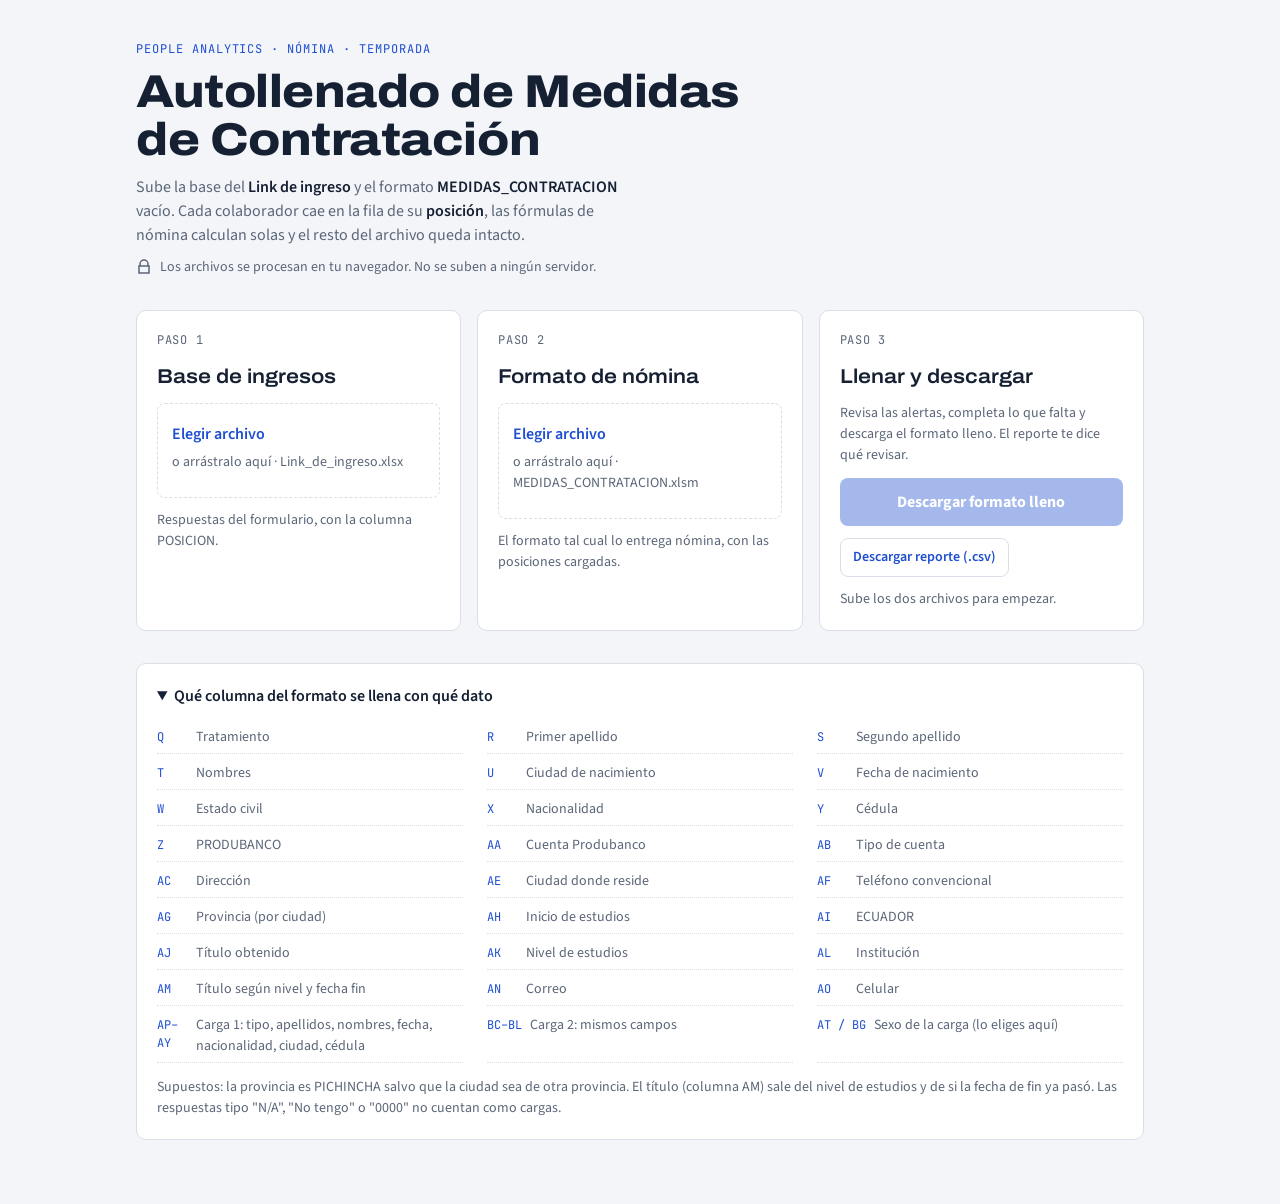
==== autollenado-medidas/index.html @ 5dbe9fee "Corrección automática y limpieza de datos" ====
<!doctype html>
<html lang="es">
<head>
<meta charset="utf-8">
<meta name="viewport" content="width=device-width,initial-scale=1,viewport-fit=cover">
<title>Autollenado de Medidas</title>
<meta name="robots" content="noindex,nofollow">
<link rel="preconnect" href="https://fonts.googleapis.com">
<link rel="preconnect" href="https://fonts.gstatic.com" crossorigin>
<link rel="stylesheet" href="https://fonts.googleapis.com/css2?family=Archivo:wdth,wght@112,600;112,800&family=Source+Sans+3:wght@400;600;700&family=JetBrains+Mono:wght@500&display=swap">
<link rel="stylesheet" href="styles.css">
</head>
<body>
<div class="wrap">
  <header>
    <div class="eyebrow">People Analytics · Nómina · Temporada</div>
    <h1>Autollenado de Medidas de Contratación</h1>
    <p class="lede">Sube la base del <b>Link de ingreso</b> y el formato <b>MEDIDAS_CONTRATACION</b> vacío. Cada colaborador cae en la fila de su <b>posición</b>, las fórmulas de nómina calculan solas y el resto del archivo queda intacto.</p>
    <div class="privacy"><svg width="16" height="16" viewBox="0 0 16 16" aria-hidden="true"><path fill="none" stroke="currentColor" stroke-width="1.5" d="M4 7V5a4 4 0 0 1 8 0v2M3 7h10v7H3z"/></svg>Los archivos se procesan en tu navegador. No se suben a ningún servidor.</div>
  </header>

  <section class="steps" aria-label="Pasos">
    <div class="step">
      <div class="n">Paso 1</div>
      <h2>Base de ingresos</h2>
      <label class="drop" id="drop-base">
        <input type="file" id="in-base" accept=".xlsx,.xls,.xlsm">
        <span class="pick">Elegir archivo</span>
        <span class="hint">o arrástralo aquí · Link_de_ingreso.xlsx</span>
        <span class="fname" id="fn-base"></span>
      </label>
      <div class="meta" id="meta-base">Respuestas del formulario, con la columna POSICION.</div>
    </div>
    <div class="step">
      <div class="n">Paso 2</div>
      <h2>Formato de nómina</h2>
      <label class="drop" id="drop-fmt">
        <input type="file" id="in-fmt" accept=".xlsm,.xlsx">
        <span class="pick">Elegir archivo</span>
        <span class="hint">o arrástralo aquí · MEDIDAS_CONTRATACION.xlsm</span>
        <span class="fname" id="fn-fmt"></span>
      </label>
      <div class="meta" id="meta-fmt">El formato tal cual lo entrega nómina, con las posiciones cargadas.</div>
    </div>
    <div class="step">
      <div class="n">Paso 3</div>
      <h2>Llenar y descargar</h2>
      <p class="sub">Revisa las alertas, completa lo que falta y descarga el formato lleno. El reporte te dice qué revisar.</p>
      <button class="primary" id="btn-dl" disabled>Descargar formato lleno</button>
      <button class="ghost" id="btn-csv" disabled>Descargar reporte (.csv)</button>
      <div class="dl-note" id="dl-note">Sube los dos archivos para empezar.</div>
    </div>
  </section>

  <section id="results" hidden>
    <div style="display:grid;gap:16px">
      <div class="stats">
        <div class="stat"><div class="v" id="s-base">0</div><div class="l">en la base</div></div>
        <div class="stat ok"><div class="v" id="s-ok">0</div><div class="l">cargados en el formato</div></div>
        <div class="stat warn"><div class="v" id="s-pend">0</div><div class="l">datos sin completar</div></div>
        <div class="stat bad"><div class="v" id="s-bad">0</div><div class="l">no cargados (revisar base)</div></div>
      </div>

      <div class="panel" id="pend-panel" hidden>
        <div class="panel-head">
          <div><h2>Sexo de las cargas</h2><p class="sub">El formulario no lo pide: se puso automático por el nombre. Solo cambia alguno si no es correcto.</p></div>
        </div>
        <div class="pend" id="pend-list"></div>
      </div>

      <div class="panel">
        <div class="panel-head">
          <div><h2>Reporte por colaborador</h2><p class="sub" id="rep-sub"></p></div>
          <button class="ghost" id="btn-filter" aria-pressed="false">Ver solo alertas</button>
        </div>
        <div class="tbl-wrap">
          <table>
            <thead><tr><th>Posición</th><th>Colaborador</th><th>Fila base</th><th>Fila formato</th><th>Estado</th><th>Observación</th></tr></thead>
            <tbody id="rep-body"></tbody>
          </table>
        </div>
      </div>
    </div>
  </section>

  <section class="panel">
    <details open>
      <summary>Qué columna del formato se llena con qué dato</summary>
      <div class="map" style="margin-top:14px" id="map"></div>
    </details>
    <p class="sub">Supuestos: la provincia es PICHINCHA salvo que la ciudad sea de otra provincia. El título (columna AM) sale del nivel de estudios y de si la fecha de fin ya pasó. Las respuestas tipo "N/A", "No tengo" o "0000" no cuentan como cargas.</p>
  </section>
</div>
<script src="vendor/xlsx.full.min.js"></script>
<script src="vendor/jszip.min.js"></script>
<script src="app.js"></script>
</body>
</html>
---- autollenado-medidas/styles.css ----
:root{color-scheme:light}
body{margin:0}
[hidden]{display:none!important}
/* Layout: una columna de trabajo (pasos 1-2-3 en secuencia real) y debajo el resultado; mapa de columnas como referencia */
:root{
  --bg:#f3f5f8; --surface:#ffffff; --ink:#152033; --muted:#5b6678; --line:#d9dee7;
  --accent:#1f4fd1; --accent-ink:#ffffff; --accent-soft:#e6ecfb;
  --ok:#1d7a4f; --ok-soft:#e3f3ea; --warn:#a35d00; --warn-soft:#fbf0dc; --bad:#b4232c; --bad-soft:#fbe5e6;
  --f-display:"Archivo","Arial Narrow",Arial,sans-serif;
  --f-body:"Source Sans 3","Segoe UI",system-ui,sans-serif;
  --f-mono:"JetBrains Mono",ui-monospace,Consolas,monospace;
}
@media (prefers-color-scheme: dark){:root:not([data-theme="light"]){
  --bg:#0f141c; --surface:#171e29; --ink:#e6ebf3; --muted:#97a2b4; --line:#2a3443;
  --accent:#7a9dff; --accent-ink:#0b1220; --accent-soft:#1c2945;
  --ok:#5fcf98; --ok-soft:#13291f; --warn:#f0b35a; --warn-soft:#2e2312; --bad:#ff8a8f; --bad-soft:#341619; color-scheme:dark}}
:root[data-theme="dark"]{
  --bg:#0f141c; --surface:#171e29; --ink:#e6ebf3; --muted:#97a2b4; --line:#2a3443;
  --accent:#7a9dff; --accent-ink:#0b1220; --accent-soft:#1c2945;
  --ok:#5fcf98; --ok-soft:#13291f; --warn:#f0b35a; --warn-soft:#2e2312; --bad:#ff8a8f; --bad-soft:#341619; color-scheme:dark}

*{box-sizing:border-box}
body{background:var(--bg);color:var(--ink);font-family:var(--f-body);font-size:16px;line-height:1.5}
.wrap{max-width:1040px;margin:0 auto;padding-left:max(16px,env(safe-area-inset-left,0px));padding-right:max(16px,env(safe-area-inset-right,0px));padding-block:40px 64px;display:grid;gap:32px}
header{display:grid;gap:10px}
.eyebrow{font-family:var(--f-mono);font-size:12px;letter-spacing:.08em;text-transform:uppercase;color:var(--accent)}
h1{font-family:var(--f-display);font-weight:800;font-stretch:112%;font-size:clamp(30px,5vw,46px);line-height:1.05;margin:0;text-wrap:balance;letter-spacing:-.01em}
.lede{color:var(--muted);max-width:64ch;margin:0}
.lede b{color:var(--ink);font-weight:600}
h2{font-family:var(--f-display);font-weight:600;font-stretch:112%;font-size:20px;margin:0;text-wrap:balance}

.steps{display:grid;grid-template-columns:repeat(3,minmax(0,1fr));gap:16px}
@media (max-width:820px){.steps{grid-template-columns:1fr}}
.step{background:var(--surface);border:1px solid var(--line);border-radius:10px;padding:20px;display:grid;gap:12px;align-content:start;min-width:0}
.step .n{font-family:var(--f-mono);font-size:12px;color:var(--muted);letter-spacing:.06em;text-transform:uppercase}
.drop{border:1.5px dashed var(--line);border-radius:8px;padding:18px 14px;display:grid;gap:6px;justify-items:start;cursor:pointer;transition:border-color .15s,background .15s;min-width:0}
.drop:hover,.drop.over{border-color:var(--accent);background:var(--accent-soft)}
.drop:focus-within{outline:2px solid var(--accent);outline-offset:2px}
.drop input{position:absolute;width:1px;height:1px;opacity:0}
.drop .hint{font-size:14px;color:var(--muted)}
.drop .fname{font-family:var(--f-mono);font-size:13px;word-break:break-all}
.drop.done{border-style:solid;border-color:var(--ok);background:var(--ok-soft)}
.drop.err{border-style:solid;border-color:var(--bad);background:var(--bad-soft)}
.pick{font-weight:600;color:var(--accent)}
.meta{font-size:14px;color:var(--muted);min-height:1.5em}
.meta.bad{color:var(--bad)}

button{font:inherit;font-weight:700;border-radius:8px;border:0;padding:12px 18px;cursor:pointer}
.primary{background:var(--accent);color:var(--accent-ink)}
.primary:disabled{opacity:.4;cursor:not-allowed}
.primary:focus-visible,.ghost:focus-visible,select:focus-visible{outline:2px solid var(--ink);outline-offset:2px}
.ghost{background:transparent;color:var(--accent);border:1px solid var(--line);padding:8px 12px;font-weight:600;font-size:14px}

.stats{display:grid;grid-template-columns:repeat(4,minmax(0,1fr));gap:12px}
@media (max-width:700px){.stats{grid-template-columns:repeat(2,minmax(0,1fr))}}
.stat{background:var(--surface);border:1px solid var(--line);border-radius:10px;padding:14px 16px;display:grid;gap:2px}
.stat .v{font-family:var(--f-display);font-weight:800;font-stretch:112%;font-size:30px;font-variant-numeric:tabular-nums;line-height:1.1}
.stat .l{font-size:13px;color:var(--muted)}
.stat.ok .v{color:var(--ok)} .stat.warn .v{color:var(--warn)} .stat.bad .v{color:var(--bad)}

.panel{background:var(--surface);border:1px solid var(--line);border-radius:10px;padding:20px;display:grid;gap:14px;min-width:0}
.panel-head{display:flex;flex-wrap:wrap;gap:10px;align-items:center;justify-content:space-between}
.sub{font-size:14px;color:var(--muted);margin:0}

.pend{display:grid;gap:8px}
.pend-row{display:grid;grid-template-columns:minmax(0,1fr) auto;gap:12px;align-items:center;padding:10px 0;border-top:1px solid var(--line)}
.pend-row:first-child{border-top:0}
.pend-row .who{font-weight:600}
.pend-row .what{font-size:14px;color:var(--muted)}
select{font:inherit;font-size:15px;padding:7px 10px;border-radius:6px;border:1px solid var(--line);background:var(--surface);color:var(--ink)}
select.filled{border-color:var(--ok)}

.tbl-wrap{overflow-x:auto;border:1px solid var(--line);border-radius:8px;max-height:460px;overflow-y:auto}
table{border-collapse:collapse;width:100%;font-size:14px}
th,td{text-align:left;padding:8px 12px;border-bottom:1px solid var(--line);vertical-align:top}
th{position:sticky;top:0;background:var(--surface);font-size:12px;text-transform:uppercase;letter-spacing:.06em;color:var(--muted);z-index:1}
td.num{font-family:var(--f-mono);font-size:13px;font-variant-numeric:tabular-nums;white-space:nowrap}
.pill{display:inline-block;font-size:12px;font-weight:700;padding:2px 8px;border-radius:99px;white-space:nowrap}
.pill.ok{background:var(--ok-soft);color:var(--ok)} .pill.warn{background:var(--warn-soft);color:var(--warn)} .pill.bad{background:var(--bad-soft);color:var(--bad)}

.dl-bar{display:flex;flex-wrap:wrap;gap:14px;align-items:center}
.dl-note{font-size:14px;color:var(--muted)}
.dl-note.bad{color:var(--bad)} .dl-note.ok{color:var(--ok)}

.map{display:grid;grid-template-columns:repeat(auto-fill,minmax(230px,1fr));gap:4px 24px}
.map div{display:flex;gap:8px;align-items:baseline;font-size:14px;padding:5px 0;border-bottom:1px dotted var(--line);min-width:0}
.map code{font-family:var(--f-mono);font-size:12px;color:var(--accent);min-width:2.6em}
.map span{color:var(--muted)}
details summary{cursor:pointer;font-weight:600}
.privacy{font-size:14px;color:var(--muted);display:flex;gap:8px;align-items:center}
.privacy svg{flex:none}
@media (prefers-reduced-motion:reduce){*{transition:none!important}}
.step .ghost{justify-self:start}
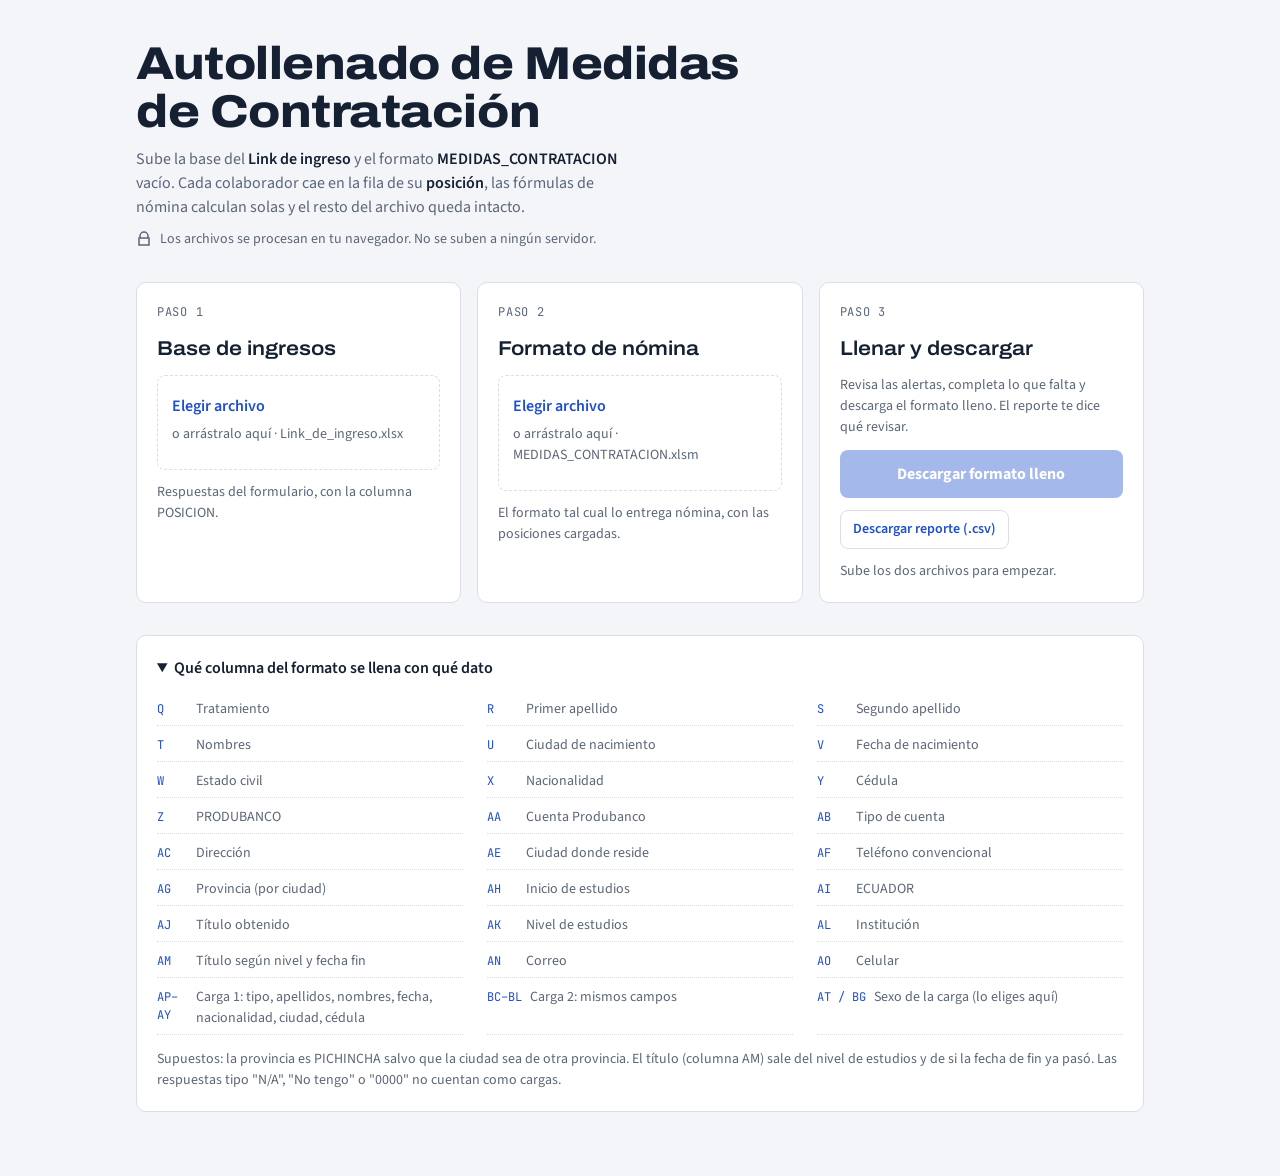
==== commit 55725487: "Quitar encabezado y no saltar filas sin nombre" ====
--- a/autollenado-medidas/index.html
+++ b/autollenado-medidas/index.html
@@ -13,7 +13,6 @@
 <body>
 <div class="wrap">
   <header>
-    <div class="eyebrow">People Analytics · Nómina · Temporada</div>
     <h1>Autollenado de Medidas de Contratación</h1>
     <p class="lede">Sube la base del <b>Link de ingreso</b> y el formato <b>MEDIDAS_CONTRATACION</b> vacío. Cada colaborador cae en la fila de su <b>posición</b>, las fórmulas de nómina calculan solas y el resto del archivo queda intacto.</p>
     <div class="privacy"><svg width="16" height="16" viewBox="0 0 16 16" aria-hidden="true"><path fill="none" stroke="currentColor" stroke-width="1.5" d="M4 7V5a4 4 0 0 1 8 0v2M3 7h10v7H3z"/></svg>Los archivos se procesan en tu navegador. No se suben a ningún servidor.</div>
